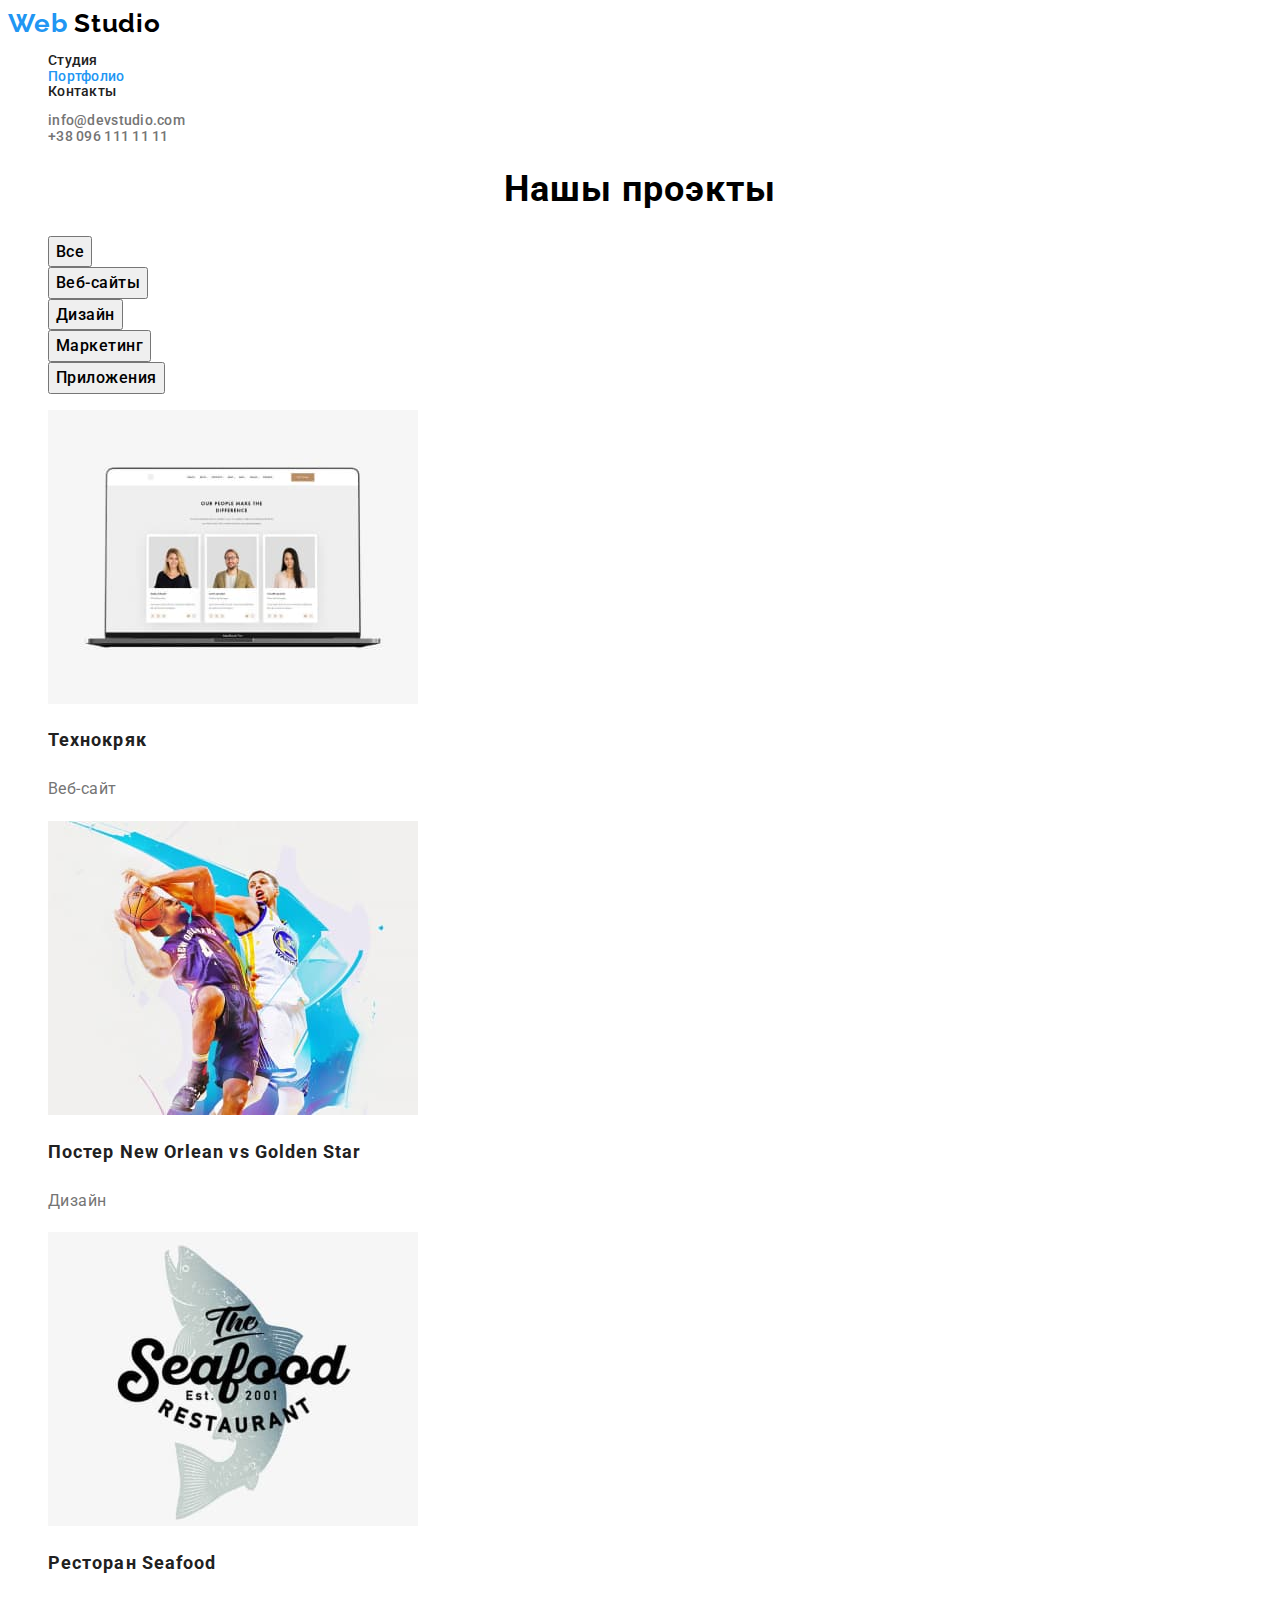
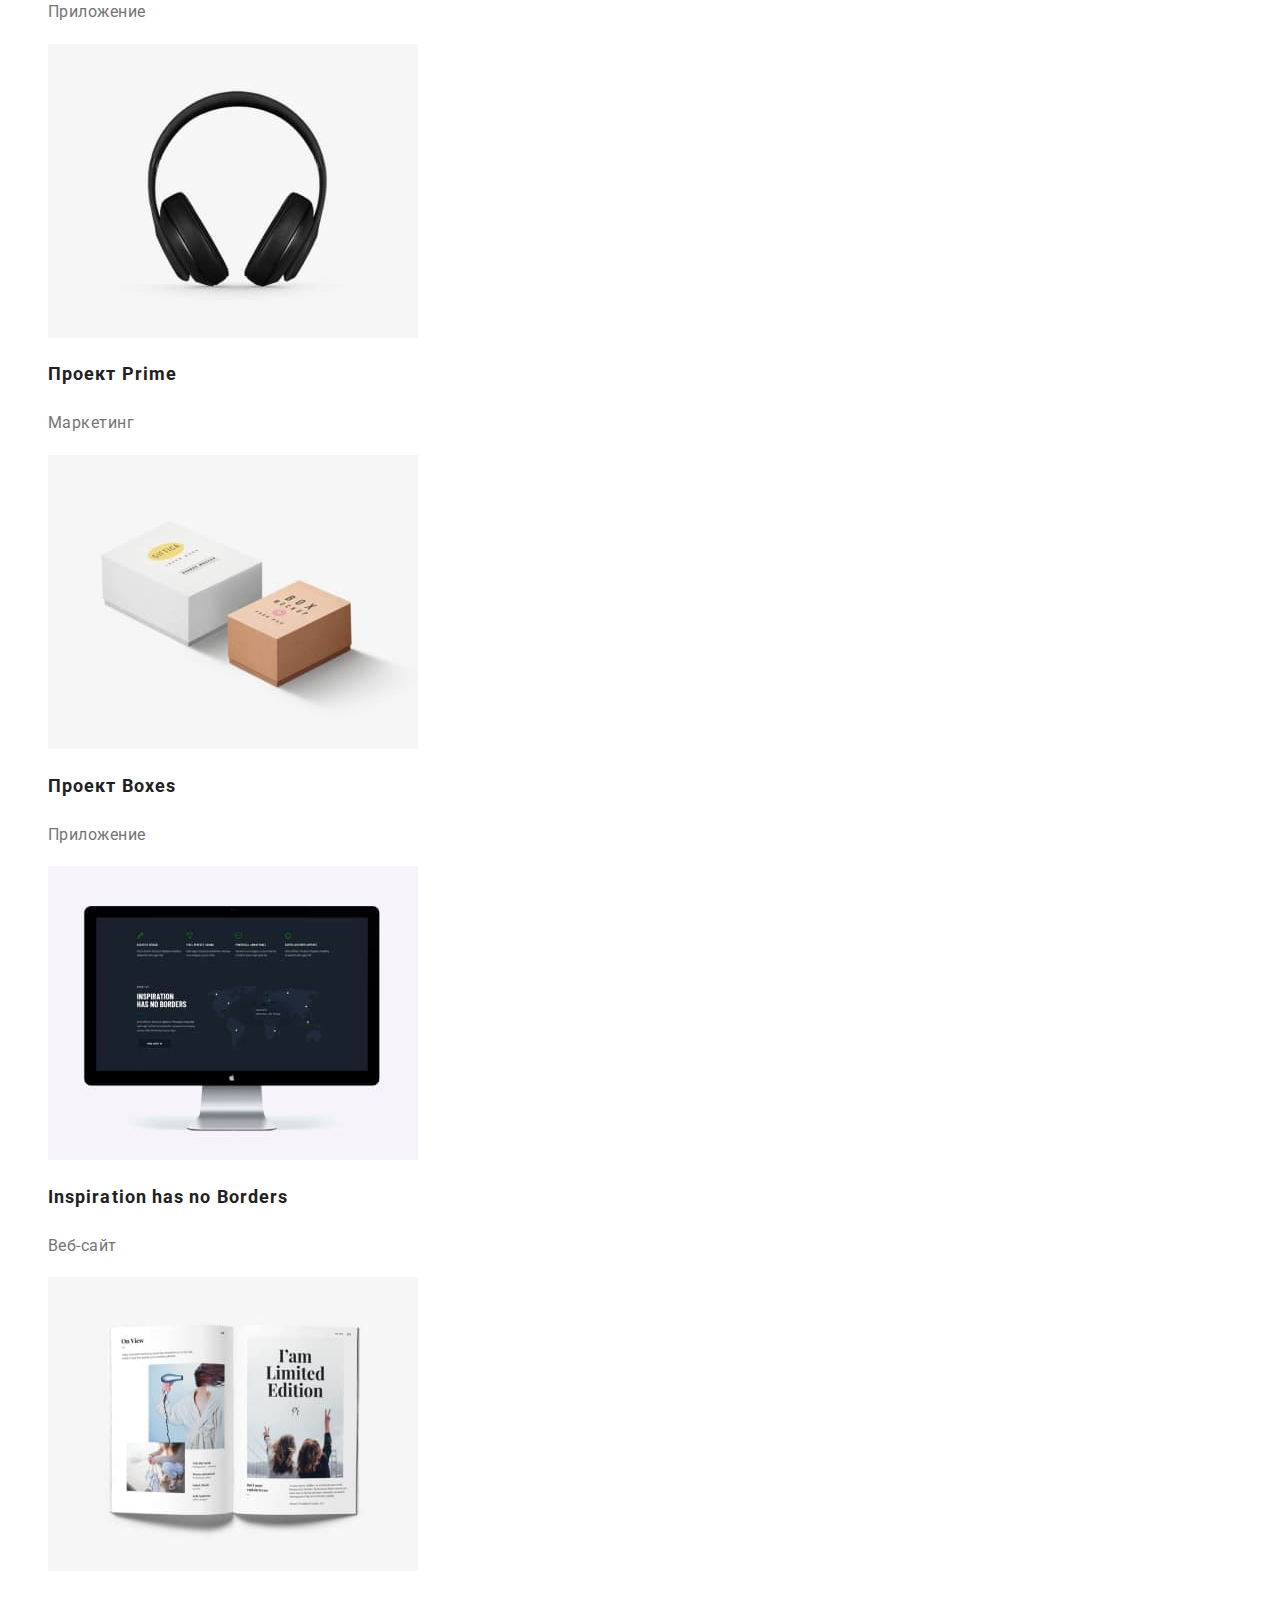
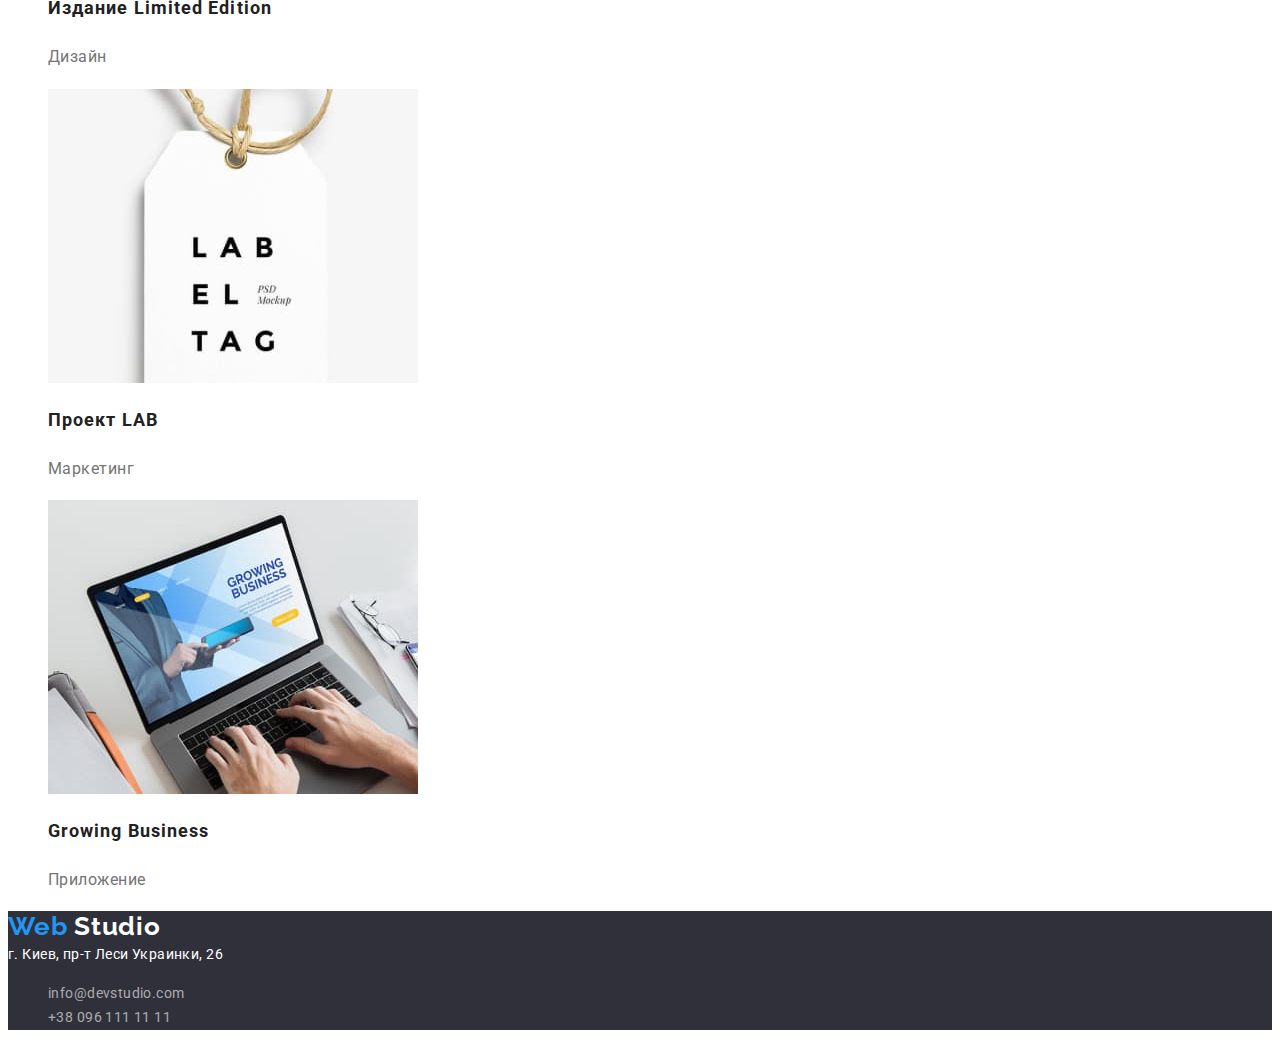
==== portfolio.html @ 1ab51b72 "Initial commit" ====
<!DOCTYPE html>
<html lang="ru">
  <head>
    <meta charset="UTF-8" />
    <meta http-equiv="X-UA-Compatible" content="IE=edge" />
    <meta name="viewport" content="width=device-width, initial-scale=1.0" />
    <title>Document</title>
    <link
      href="https://fonts.googleapis.com/css2?family=Raleway:wght@700&family=Roboto:wght@400;500;700;900&display=swap"
      rel="stylesheet"
    />
    <link rel="stylesheet" href="./css/styles.css" />
  </head>
  <body>
    <!--Шапка сайта-->
    <header class="header">
      <nav class="navigation">
        <a href="./index.html" class="logo">
          Web
          <span class="after-logo"> Studio </span>
        </a>
        <ul class="header-list">
          <li class="item"><a href="./index.html" class="link"> Студия </a></li>
          <li class="item">
            <a href="./portfolio.html" class="link-current"> Портфолио </a>
          </li>
          <li class="item"><a href="" class="link"> Контакты </a></li>
        </ul>
      </nav>
      <ul class="auth-nav">
        <li class="auth-nav-item">
          <a href="mailtoinfo@devstudio.com" class="link">
            info@devstudio.com
          </a>
        </li>
        <li class="auth-nav-item">
          <a href="tel:+380961111111" class="link"> +38 096 111 11 11 </a>
        </li>
      </ul>
    </header>
    <main>
      <!--Фотороботи-->
      <section class="projects-section">
        <h1 class="projects-section-title">Нашы проэкты</h1>
        <ul class="projects-section-list">
          <li class="projects-section-item">
            <button type="button" class="projects-button">Все</button>
          </li>
          <li class="projects-section-item">
            <button type="button" class="projects-button">Веб-сайты</button>
          </li>
          <li class="projects-section-item">
            <button type="button" class="projects-button">Дизайн</button>
          </li>
          <li class="projects-section-item">
            <button type="button" class="projects-button">Маркетинг</button>
          </li>
          <li class="projects-section-item">
            <button type="button" class="projects-button">Приложения</button>
          </li>
        </ul>
        <ul class="projects-section-list-image">
          <li>
            <img
              src="./images/portfolio/techno.jpg"
              alt="фото Технокряк"
              width="370"
            />
            <h2 class="projects-title">Технокряк</h2>
            <p class="projects-text">Веб-сайт</p>
          </li>
          <li>
            <img
              src="./images/portfolio/golden-star.jpg"
              alt="фото Постер New Orlean vs Golden Star"
              width="370"
            />
            <h2 class="projects-title">Постер New Orlean vs Golden Star</h2>
            <p class="projects-text">Дизайн</p>
          </li>
          <li>
            <img
              src="./images/portfolio/seafood.jpg"
              alt="фото Ресторан Seafood"
              width="370"
            />
            <h2 class="projects-title">Ресторан Seafood</h2>
            <p class="projects-text">Приложение</p>
          </li>
          <li>
            <img
              src="./images/portfolio/prime.jpg"
              alt="фото Проект Primeк"
              width="370"
            />
            <h2 class="projects-title">Проект Prime</h2>
            <p class="projects-text">Маркетинг</p>
          </li>
          <li>
            <img
              src="./images/portfolio/boxes.jpg"
              alt="фото Проект Boxes"
              width="370"
            />
            <h2 class="projects-title">Проект Boxes</h2>
            <p class="projects-text">Приложение</p>
          </li>
          <li>
            <img
              src="./images/portfolio/borders.jpg"
              alt="фото Inspiration has no Borders"
              width="370"
            />
            <h2 class="projects-title">Inspiration has no Borders</h2>
            <p class="projects-text">Веб-сайт</p>
          </li>
          <li>
            <img
              src="./images/portfolio/edition.jpg"
              alt="фото Издание Limited Edition"
              width="370"
            />
            <h2 class="projects-title">Издание Limited Edition</h2>
            <p class="projects-text">Дизайн</p>
          </li>
          <li>
            <img
              src="./images/portfolio/lab.jpg"
              alt="фото Проект LAB"
              width="370"
            />
            <h2 class="projects-title">Проект LAB</h2>
            <p class="projects-text">Маркетинг</p>
          </li>
          <li>
            <img
              src="./images/portfolio/growng.jpg"
              alt="фото Growing Business"
              width="370"
            />
            <h2 class="projects-title">Growing Business</h2>
            <p class="projects-text">Приложение</p>
          </li>
        </ul>
      </section>
    </main>
    <!--Футер-->
    <footer class="footer">
      <a href="./index.html" class="logo">
        <span class="for-logo"> Web </span>
        <span class="after-logo"> Studio </span>
      </a>
      <address class="footer-address">г. Киев, пр-т Леси Украинки, 26</address>
      <ul class="footer-list">
        <li class="footer-item">
          <a href="mailtoinfo@devstudio.com" class="footer-link">
            info@devstudio.com
          </a>
        </li>
        <li class="footer-item">
          <a href="tel:+380961111111" class="footer-link">
            +38 096 111 11 11
          </a>
        </li>
      </ul>
    </footer>
  </body>
</html>
---- css/styles.css ----
/* колір кнопок/заголовків #212121 */
/* колір логотип синій #2196F3 */
/* колір тексту/посилань #757575 */
/* колір адрес/герой #FFFFFF */
/* кольорова гама футера background: #2F303A */
/* кольорова гама листа #FFFFFF */
/* колір посилань футер color: rgba(255, 255, 255, 0.6) */
/* кольоровий фон наша команда background: #F5F4FA */
/* фон героя background: #2F303A */

/* СТУДИЯ */
:root {
  --primary-text-color: #757575;
  --primary-title-color: #212121;
}

body {
  background-color: #ffffff;
  color: #757575;
  font-family: "roboto", serif;
}
/* .elementCursorPointer {
    cursor: pointer;
} */

/* logo */
.logo {
  font-family: "Raleway", serif;
  font-weight: 700;
  font-size: 26px;
  line-height: 1.2;
  letter-spacing: 0.03em;
  color: #2196f3;
  text-decoration: none;
}
/* .for-logo {
  color: #2196f3;
} */
.after-logo {
  color: black;
}
.list,
.header-list,
.auth-nav {
  list-style: none;
}
.header-list .link-current {
  color: #2196f3;
  text-decoration: none;
}

/* site-nav */
.header-list {
  font-weight: 500;
  font-size: 14px;
  line-height: 1.1;
  letter-spacing: 0.02em;
}
.header-list .link {
  color: var(--primary-title-color);
}
.header-list .link:hover,
.header-list .link:focus {
  color: #2196f3;
}
.auth-nav {
  font-weight: 500;
  font-size: 14px;
  line-height: 1.1;
  letter-spacing: 0.02em;
  color: var(--primary-text-color);
}
.auth-nav .link:hover,
.auth-nav .link:focus {
  color: #2196f3;
}

.link {
  color: var(--primary-text-color);
  text-decoration: none;
}

/* Hero */
.hero {
  background: #2f303a;
  text-align: center;
}
.hero-title {
  color: #ffffff;
  background: #2f303a;
  font-weight: 900;
  font-size: 44px;
  line-height: 1.4;
  text-align: center;
  letter-spacing: 0.06em;
  text-transform: uppercase;
}
.hero-button {
  font-weight: 700;
  font-size: 16px;
  line-height: 1.9;
  letter-spacing: 0.06em;
  color: #ffffff;
  background: #2196f3;
  box-shadow: 0px 4px 4px rgba(0, 0, 0, 0.15);
  border-radius: 4px;
  cursor: pointer;
  font-family: inherit;
  /* margin: 0 auto;
  display: block; */
}

/* Section Сильные стороны компании*/
.feature-section-title {
  font-weight: 700;
  font-size: 36px;
  line-height: 1.2;
  text-align: center;
  letter-spacing: 0.03em;
  color: var(--primary-title-color);
}
.feature-section-titles {
  font-weight: 700;
  font-size: 14px;
  line-height: 1.1;
  letter-spacing: 0.03em;
  text-transform: uppercase;
  color: var(--primary-title-color);
}
.feature-section-list {
  font-size: 14px;
  line-height: 1.7;
  letter-spacing: 0.03em;
  color: var(--primary-text-color);
  list-style: none;
}
/* Профиль компании */
.profile-section-list {
  list-style: none;
}
.profile-section-title {
  font-weight: 700;
  font-size: 36px;
  line-height: 1.7;
  text-align: center;
  letter-spacing: 0.03em;
  color: var(--primary-title-color);
}
/* Команда компании */
.team-section {
  background: #f5f4fa;
}
.team-section-list {
  list-style: none;
}
.team-section-title {
  font-weight: 700;
  font-size: 36px;
  line-height: 1.2;
  text-align: center;
  letter-spacing: 0.03em;
  color: var(--primary-title-color);
}
.member-section-title {
  font-weight: 500;
  font-size: 16px;
  line-height: 1.2;
  text-align: center;
  letter-spacing: 0.03em;
  color: var(--primary-title-color);
}
.team-section-text {
  font-size: 16px;
  line-height: 1.2;
  text-align: center;
  letter-spacing: 0.03em;
  color: var(--primary-text-color);
}
/* Футер */
.footer {
  background: #2f303a;
}
.footer .for-logo {
  font-family: "Raleway", serif;
  font-weight: 700;
  font-size: 26px;
  line-height: 1.2;
  letter-spacing: 0.03em;
  color: #2196f3;
}
.footer .after-logo {
  font-family: "Raleway", serif;
  font-weight: 700;
  font-size: 26px;
  line-height: 1.2;
  letter-spacing: 0.03em;
  color: #ffffff;
}
.footer-address {
  font-style: normal;
  font-size: 14px;
  line-height: 1.7;
  letter-spacing: 0.03em;
  color: #ffffff;
}
.footer-list {
  list-style: none;
}
.footer-item {
  font-size: 14px;
  line-height: 1.7;
  letter-spacing: 0.03em;
}
.footer-link {
  color: rgba(255, 255, 255, 0.6);
  text-decoration: none;
}

/* ПОРТФОЛИО */

.projects-section-title {
  font-weight: 700;
  font-size: 36px;
  line-height: 1.2;
  text-align: center;
  letter-spacing: 0.03em;
  color: black;
}
.projects-section-list {
  list-style: none;
}
.projects-button {
  font-weight: 500;
  font-size: 16px;
  line-height: 1.6;
  text-align: center;
  letter-spacing: 0.03em;
  cursor: pointer;
  font-family: inherit;
}
.projects-button:hover,
.projects-button:focus {
  color: #ffffff;
  background: #2196f3;
}
.projects-section-list-image {
  list-style: none;
}
.projects-title {
  font-weight: 700;
  font-size: 18px;
  line-height: 2;
  letter-spacing: 0.06em;
  color: var(--primary-title-color);
}
.projects-text {
  font-size: 16px;
  line-height: 1.9;
  letter-spacing: 0.03em;
  color: var(--primary-text-color);
}
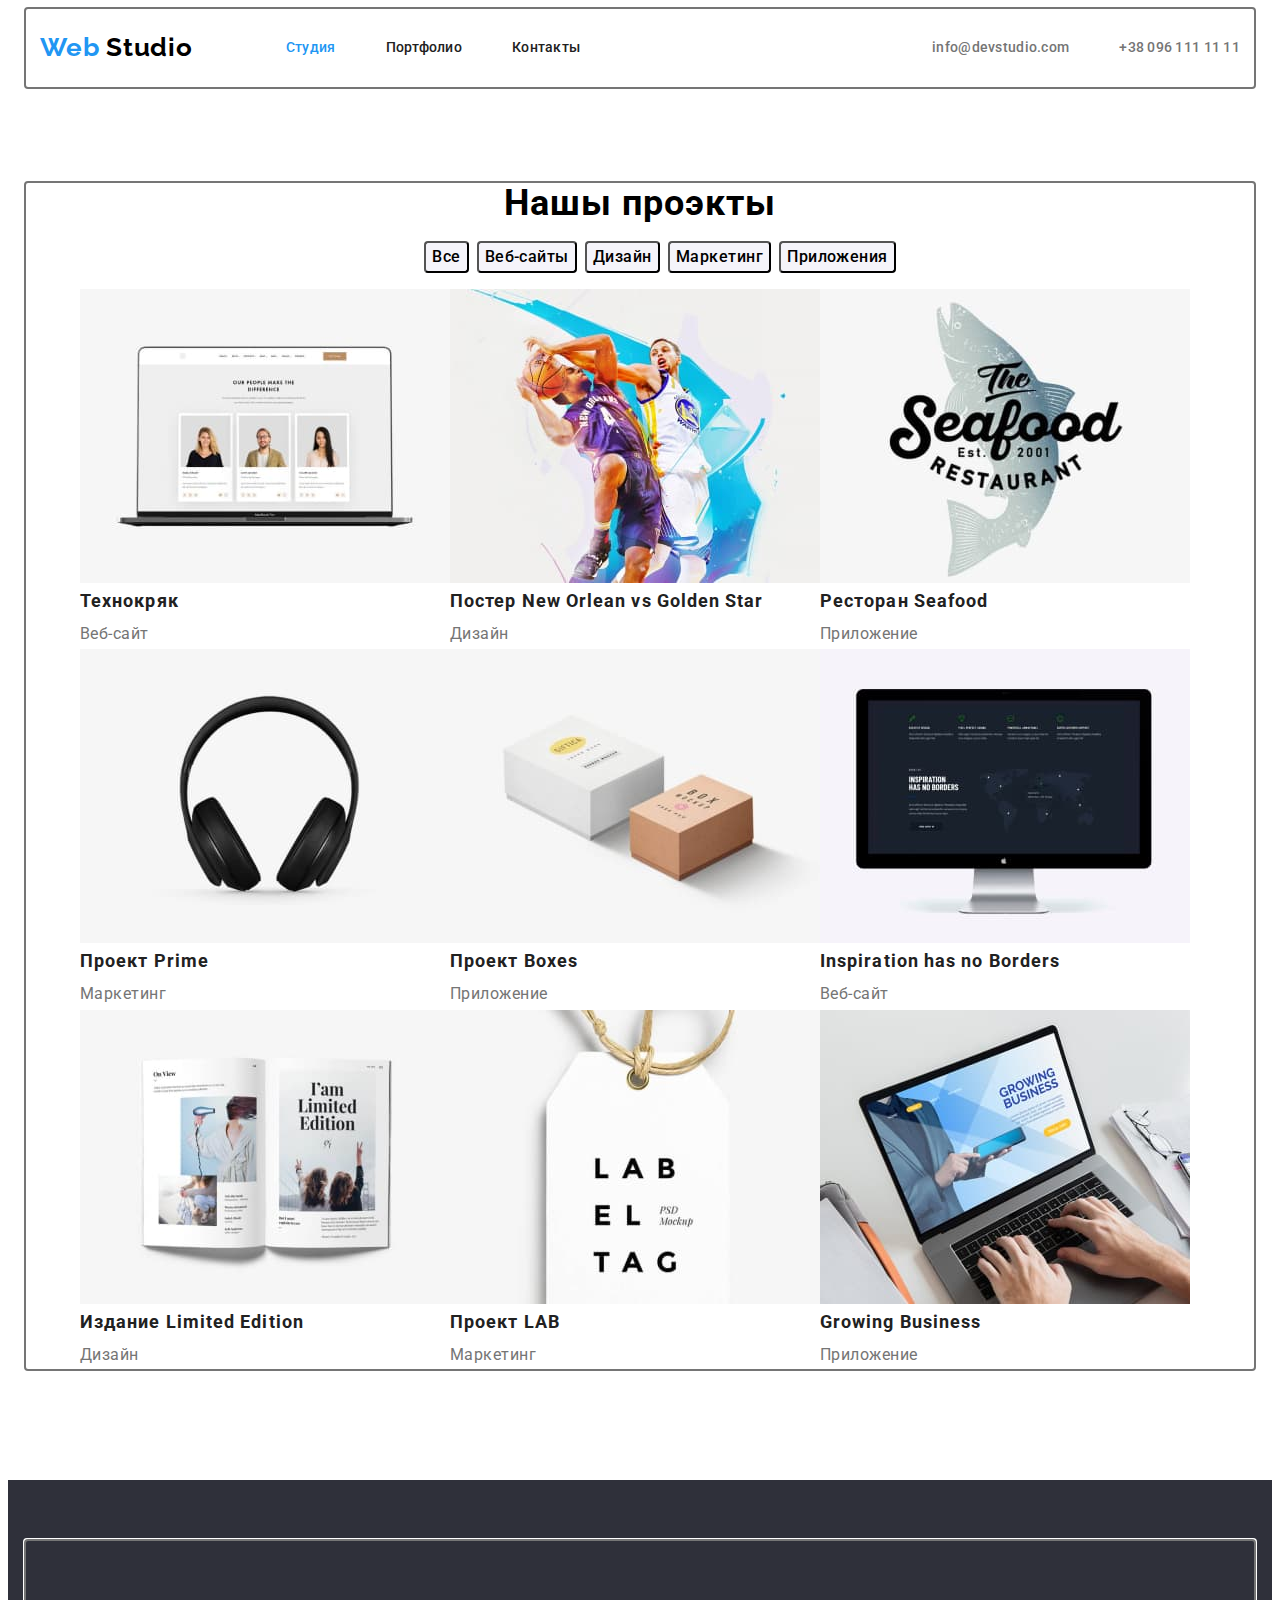
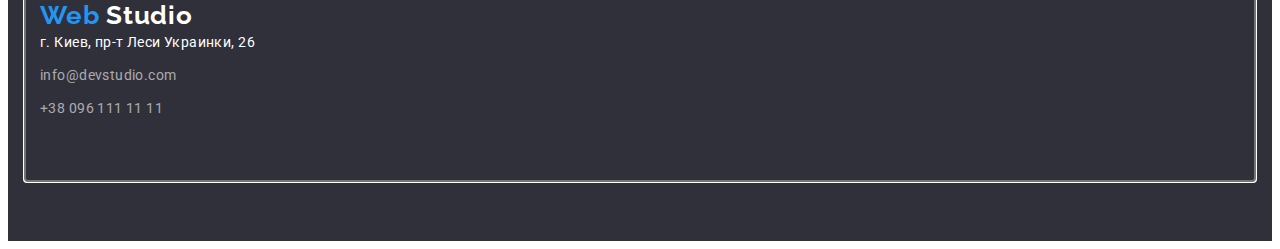
==== commit 7fe2f108: "Геометрія та позиціювання сторінки Студія" ====
--- a/portfolio.html
+++ b/portfolio.html
@@ -9,160 +9,177 @@
       href="https://fonts.googleapis.com/css2?family=Raleway:wght@700&family=Roboto:wght@400;500;700;900&display=swap"
       rel="stylesheet"
     />
+    <link
+      rel="stylesheet"
+      href="https://cdnjs.cloudflare.com/ajax/libs/modern-normalize/1.1.0/modern-normalize.min.css"
+      integrity="sha512-wpPYUAdjBVSE4KJnH1VR1HeZfpl1ub8YT/NKx4PuQ5NmX2tKuGu6U/JRp5y+Y8XG2tV+wKQpNHVUX03MfMFn9Q=="
+      crossorigin="anonymous"
+      referrerpolicy="no-referrer"
+    />
     <link rel="stylesheet" href="./css/styles.css" />
   </head>
   <body>
     <!--Шапка сайта-->
     <header class="header">
-      <nav class="navigation">
+      <div class="container header-container">
+        <nav class="navigation">
+          <a href="./index.html" class="logo">
+            Web
+            <span class="after-logo"> Studio </span>
+          </a>
+          <ul class="header-list">
+            <li class="item">
+              <a href="./index.html" class="link-current"> Студия </a>
+            </li>
+            <li class="item">
+              <a href="./portfolio.html" class="link"> Портфолио </a>
+            </li>
+            <li class="item"><a href="" class="link"> Контакты </a></li>
+          </ul>
+        </nav>
+        <ul class="auth-nav">
+          <li class="auth-nav-item">
+            <a href="mailtoinfo@devstudio.com" class="link">
+              info@devstudio.com
+            </a>
+          </li>
+          <li class="auth-nav-item">
+            <a href="tel:+380961111111" class="link"> +38 096 111 11 11 </a>
+          </li>
+        </ul>
+      </div>
+    </header>
+    <main>
+      <!--Фотороботи-->
+      <section class="projects-section section">
+        <div class="container projects-section">
+          <h1 class="projects-section-title">Нашы проэкты</h1>
+          <ul class="projects-section-list">
+            <li class="projects-section-item">
+              <button type="button" class="projects-button">Все</button>
+            </li>
+            <li class="projects-section-item">
+              <button type="button" class="projects-button">Веб-сайты</button>
+            </li>
+            <li class="projects-section-item">
+              <button type="button" class="projects-button">Дизайн</button>
+            </li>
+            <li class="projects-section-item">
+              <button type="button" class="projects-button">Маркетинг</button>
+            </li>
+            <li class="projects-section-item">
+              <button type="button" class="projects-button">Приложения</button>
+            </li>
+          </ul>
+          <ul class="projects-section-list-image">
+            <li>
+              <img
+                src="./images/portfolio/techno.jpg"
+                alt="фото Технокряк"
+                width="370"
+              />
+              <h2 class="projects-title">Технокряк</h2>
+              <p class="projects-text">Веб-сайт</p>
+            </li>
+            <li>
+              <img
+                src="./images/portfolio/golden-star.jpg"
+                alt="фото Постер New Orlean vs Golden Star"
+                width="370"
+              />
+              <h2 class="projects-title">Постер New Orlean vs Golden Star</h2>
+              <p class="projects-text">Дизайн</p>
+            </li>
+            <li>
+              <img
+                src="./images/portfolio/seafood.jpg"
+                alt="фото Ресторан Seafood"
+                width="370"
+              />
+              <h2 class="projects-title">Ресторан Seafood</h2>
+              <p class="projects-text">Приложение</p>
+            </li>
+            <li>
+              <img
+                src="./images/portfolio/prime.jpg"
+                alt="фото Проект Primeк"
+                width="370"
+              />
+              <h2 class="projects-title">Проект Prime</h2>
+              <p class="projects-text">Маркетинг</p>
+            </li>
+            <li>
+              <img
+                src="./images/portfolio/boxes.jpg"
+                alt="фото Проект Boxes"
+                width="370"
+              />
+              <h2 class="projects-title">Проект Boxes</h2>
+              <p class="projects-text">Приложение</p>
+            </li>
+            <li>
+              <img
+                src="./images/portfolio/borders.jpg"
+                alt="фото Inspiration has no Borders"
+                width="370"
+              />
+              <h2 class="projects-title">Inspiration has no Borders</h2>
+              <p class="projects-text">Веб-сайт</p>
+            </li>
+            <li>
+              <img
+                src="./images/portfolio/edition.jpg"
+                alt="фото Издание Limited Edition"
+                width="370"
+              />
+              <h2 class="projects-title">Издание Limited Edition</h2>
+              <p class="projects-text">Дизайн</p>
+            </li>
+            <li>
+              <img
+                src="./images/portfolio/lab.jpg"
+                alt="фото Проект LAB"
+                width="370"
+              />
+              <h2 class="projects-title">Проект LAB</h2>
+              <p class="projects-text">Маркетинг</p>
+            </li>
+            <li>
+              <img
+                src="./images/portfolio/growng.jpg"
+                alt="фото Growing Business"
+                width="370"
+              />
+              <h2 class="projects-title">Growing Business</h2>
+              <p class="projects-text">Приложение</p>
+            </li>
+          </ul>
+        </div>
+      </section>
+    </main>
+    <!--Футер-->
+    <footer class="footer">
+      <div class="container footer">
         <a href="./index.html" class="logo">
           Web
           <span class="after-logo"> Studio </span>
         </a>
-        <ul class="header-list">
-          <li class="item"><a href="./index.html" class="link"> Студия </a></li>
-          <li class="item">
-            <a href="./portfolio.html" class="link-current"> Портфолио </a>
+        <address class="footer-address">
+          г. Киев, пр-т Леси Украинки, 26
+        </address>
+        <ul class="list footer-list">
+          <li class="footer-item">
+            <a href="mailtoinfo@devstudio.com" class="footer-link">
+              info@devstudio.com
+            </a>
           </li>
-          <li class="item"><a href="" class="link"> Контакты </a></li>
-        </ul>
-      </nav>
-      <ul class="auth-nav">
-        <li class="auth-nav-item">
-          <a href="mailtoinfo@devstudio.com" class="link">
-            info@devstudio.com
-          </a>
-        </li>
-        <li class="auth-nav-item">
-          <a href="tel:+380961111111" class="link"> +38 096 111 11 11 </a>
-        </li>
-      </ul>
-    </header>
-    <main>
-      <!--Фотороботи-->
-      <section class="projects-section">
-        <h1 class="projects-section-title">Нашы проэкты</h1>
-        <ul class="projects-section-list">
-          <li class="projects-section-item">
-            <button type="button" class="projects-button">Все</button>
-          </li>
-          <li class="projects-section-item">
-            <button type="button" class="projects-button">Веб-сайты</button>
-          </li>
-          <li class="projects-section-item">
-            <button type="button" class="projects-button">Дизайн</button>
-          </li>
-          <li class="projects-section-item">
-            <button type="button" class="projects-button">Маркетинг</button>
-          </li>
-          <li class="projects-section-item">
-            <button type="button" class="projects-button">Приложения</button>
+          <li class="footer-item">
+            <a href="tel:+380961111111" class="footer-link">
+              +38 096 111 11 11
+            </a>
           </li>
         </ul>
-        <ul class="projects-section-list-image">
-          <li>
-            <img
-              src="./images/portfolio/techno.jpg"
-              alt="фото Технокряк"
-              width="370"
-            />
-            <h2 class="projects-title">Технокряк</h2>
-            <p class="projects-text">Веб-сайт</p>
-          </li>
-          <li>
-            <img
-              src="./images/portfolio/golden-star.jpg"
-              alt="фото Постер New Orlean vs Golden Star"
-              width="370"
-            />
-            <h2 class="projects-title">Постер New Orlean vs Golden Star</h2>
-            <p class="projects-text">Дизайн</p>
-          </li>
-          <li>
-            <img
-              src="./images/portfolio/seafood.jpg"
-              alt="фото Ресторан Seafood"
-              width="370"
-            />
-            <h2 class="projects-title">Ресторан Seafood</h2>
-            <p class="projects-text">Приложение</p>
-          </li>
-          <li>
-            <img
-              src="./images/portfolio/prime.jpg"
-              alt="фото Проект Primeк"
-              width="370"
-            />
-            <h2 class="projects-title">Проект Prime</h2>
-            <p class="projects-text">Маркетинг</p>
-          </li>
-          <li>
-            <img
-              src="./images/portfolio/boxes.jpg"
-              alt="фото Проект Boxes"
-              width="370"
-            />
-            <h2 class="projects-title">Проект Boxes</h2>
-            <p class="projects-text">Приложение</p>
-          </li>
-          <li>
-            <img
-              src="./images/portfolio/borders.jpg"
-              alt="фото Inspiration has no Borders"
-              width="370"
-            />
-            <h2 class="projects-title">Inspiration has no Borders</h2>
-            <p class="projects-text">Веб-сайт</p>
-          </li>
-          <li>
-            <img
-              src="./images/portfolio/edition.jpg"
-              alt="фото Издание Limited Edition"
-              width="370"
-            />
-            <h2 class="projects-title">Издание Limited Edition</h2>
-            <p class="projects-text">Дизайн</p>
-          </li>
-          <li>
-            <img
-              src="./images/portfolio/lab.jpg"
-              alt="фото Проект LAB"
-              width="370"
-            />
-            <h2 class="projects-title">Проект LAB</h2>
-            <p class="projects-text">Маркетинг</p>
-          </li>
-          <li>
-            <img
-              src="./images/portfolio/growng.jpg"
-              alt="фото Growing Business"
-              width="370"
-            />
-            <h2 class="projects-title">Growing Business</h2>
-            <p class="projects-text">Приложение</p>
-          </li>
-        </ul>
-      </section>
-    </main>
-    <!--Футер-->
-    <footer class="footer">
-      <a href="./index.html" class="logo">
-        <span class="for-logo"> Web </span>
-        <span class="after-logo"> Studio </span>
-      </a>
-      <address class="footer-address">г. Киев, пр-т Леси Украинки, 26</address>
-      <ul class="footer-list">
-        <li class="footer-item">
-          <a href="mailtoinfo@devstudio.com" class="footer-link">
-            info@devstudio.com
-          </a>
-        </li>
-        <li class="footer-item">
-          <a href="tel:+380961111111" class="footer-link">
-            +38 096 111 11 11
-          </a>
-        </li>
-      </ul>
+      </div>
     </footer>
   </body>
 </html>
--- a/css/styles.css
+++ b/css/styles.css
@@ -19,12 +19,61 @@
   color: #757575;
   font-family: "roboto", serif;
 }
-/* .elementCursorPointer {
-    cursor: pointer;
+
+h1,
+h2,
+h3,
+h4,
+h5,
+h6,
+p {
+  margin: 0;
+}
+
+img {
+  display: block;
+}
+
+.section {
+  padding-top: 94px;
+  padding-bottom: 94px;
+}
+
+.container {
+  width: 1200px;
+  align-items: center;
+
+  padding-right: 15px;
+  padding-left: 15px;
+
+  margin-left: auto;
+  margin-right: auto;
+  outline: auto;
+}
+
+/* .header {
+  background-color: tomato;
 } */
 
+.header-container {
+  display: flex;
+  align-items: center;
+}
+
+.navigation {
+  display: flex;
+}
 /* logo */
-.logo {
+/* .logo {
+  margin-right: 93px;
+  padding-top: 24px;
+  padding-bottom: 25px;
+} */
+
+.navigation .logo {
+  margin-right: 93px;
+  padding-top: 24px;
+  padding-bottom: 25px;
   font-family: "Raleway", serif;
   font-weight: 700;
   font-size: 26px;
@@ -43,6 +92,8 @@
 .header-list,
 .auth-nav {
   list-style: none;
+  padding: 0;
+  margin: 0;
 }
 .header-list .link-current {
   color: #2196f3;
@@ -51,11 +102,24 @@
 
 /* site-nav */
 .header-list {
+  display: flex;
+  align-items: center;
   font-weight: 500;
   font-size: 14px;
   line-height: 1.1;
   letter-spacing: 0.02em;
 }
+
+.header-list .item {
+  margin-right: 50px;
+  padding-top: 32px;
+  padding-bottom: 32px;
+}
+
+.header-list .item:last-child {
+  margin-right: 0;
+}
+
 .header-list .link {
   color: var(--primary-title-color);
 }
@@ -64,12 +128,24 @@
   color: #2196f3;
 }
 .auth-nav {
+  display: flex;
+  margin-left: auto;
   font-weight: 500;
   font-size: 14px;
   line-height: 1.1;
   letter-spacing: 0.02em;
   color: var(--primary-text-color);
 }
+
+.auth-nav-item {
+  margin-right: 50px;
+  padding-top: 32px;
+  padding-bottom: 32px;
+}
+.auth-nav-item:last-child {
+  margin-right: 0;
+}
+
 .auth-nav .link:hover,
 .auth-nav .link:focus {
   color: #2196f3;
@@ -84,8 +160,13 @@
 .hero {
   background: #2f303a;
   text-align: center;
-}
+  padding-top: 200px;
+  padding-bottom: 200px;
+}
+
 .hero-title {
+  margin-bottom: 30px;
+
   color: #ffffff;
   background: #2f303a;
   font-weight: 900;
@@ -111,6 +192,7 @@
 }
 
 /* Section Сильные стороны компании*/
+
 .feature-section-title {
   font-weight: 700;
   font-size: 36px;
@@ -128,15 +210,35 @@
   color: var(--primary-title-color);
 }
 .feature-section-list {
+  display: flex;
+  align-items: center;
   font-size: 14px;
   line-height: 1.7;
   letter-spacing: 0.03em;
   color: var(--primary-text-color);
   list-style: none;
 }
+
+.feature-section-item {
+  margin-right: 30px;
+  width: 270px;
+  height: 101px;
+}
+.feature-section-item:last-child {
+  margin-right: 0px;
+}
+
 /* Профиль компании */
 .profile-section-list {
-  list-style: none;
+  display: flex;
+  align-items: center;
+  list-style: none;
+}
+.profile-section-item {
+  margin-right: 30px;
+}
+.profile-section-item:last-child {
+  margin-right: 0px;
 }
 .profile-section-title {
   font-weight: 700;
@@ -151,7 +253,15 @@
   background: #f5f4fa;
 }
 .team-section-list {
-  list-style: none;
+  display: flex;
+  align-items: center;
+  list-style: none;
+}
+.team-section-item {
+  margin-right: 30px;
+}
+.team-section-item:last-child {
+  margin-right: 0px;
 }
 .team-section-title {
   font-weight: 700;
@@ -162,6 +272,8 @@
   color: var(--primary-title-color);
 }
 .member-section-title {
+  margin-top: 30px;
+  margin-bottom: 10px;
   font-weight: 500;
   font-size: 16px;
   line-height: 1.2;
@@ -170,6 +282,7 @@
   color: var(--primary-title-color);
 }
 .team-section-text {
+  margin-bottom: 30px;
   font-size: 16px;
   line-height: 1.2;
   text-align: center;
@@ -177,17 +290,26 @@
   color: var(--primary-text-color);
 }
 /* Футер */
+
 .footer {
   background: #2f303a;
-}
-.footer .for-logo {
+  padding-top: 60px;
+  padding-bottom: 60px;
+}
+.footer .logo {
+  margin-bottom: 20px;
+}
+
+.logo {
   font-family: "Raleway", serif;
   font-weight: 700;
   font-size: 26px;
   line-height: 1.2;
   letter-spacing: 0.03em;
   color: #2196f3;
-}
+  text-decoration: none;
+}
+
 .footer .after-logo {
   font-family: "Raleway", serif;
   font-weight: 700;
@@ -197,6 +319,7 @@
   color: #ffffff;
 }
 .footer-address {
+  margin-bottom: 9px;
   font-style: normal;
   font-size: 14px;
   line-height: 1.7;
@@ -207,10 +330,15 @@
   list-style: none;
 }
 .footer-item {
+  margin-bottom: 9px;
   font-size: 14px;
   line-height: 1.7;
   letter-spacing: 0.03em;
 }
+.footer-item:last-child {
+  margin-bottom: 0px;
+}
+
 .footer-link {
   color: rgba(255, 255, 255, 0.6);
   text-decoration: none;
@@ -227,6 +355,9 @@
   color: black;
 }
 .projects-section-list {
+  display: flex;
+  align-items: center;
+  justify-content: center;
   list-style: none;
 }
 .projects-button {
@@ -237,13 +368,27 @@
   letter-spacing: 0.03em;
   cursor: pointer;
   font-family: inherit;
-}
+
+  background: #f5f4fa;
+  border-radius: 4px;
+}
+
+.projects-section-item {
+  margin-right: 8px;
+}
+.projects-section-item:last-child {
+  margin-right: 0px;
+}
+
 .projects-button:hover,
 .projects-button:focus {
   color: #ffffff;
   background: #2196f3;
 }
 .projects-section-list-image {
+  display: flex;
+  align-items: center;
+  flex-wrap: wrap;
   list-style: none;
 }
 .projects-title {
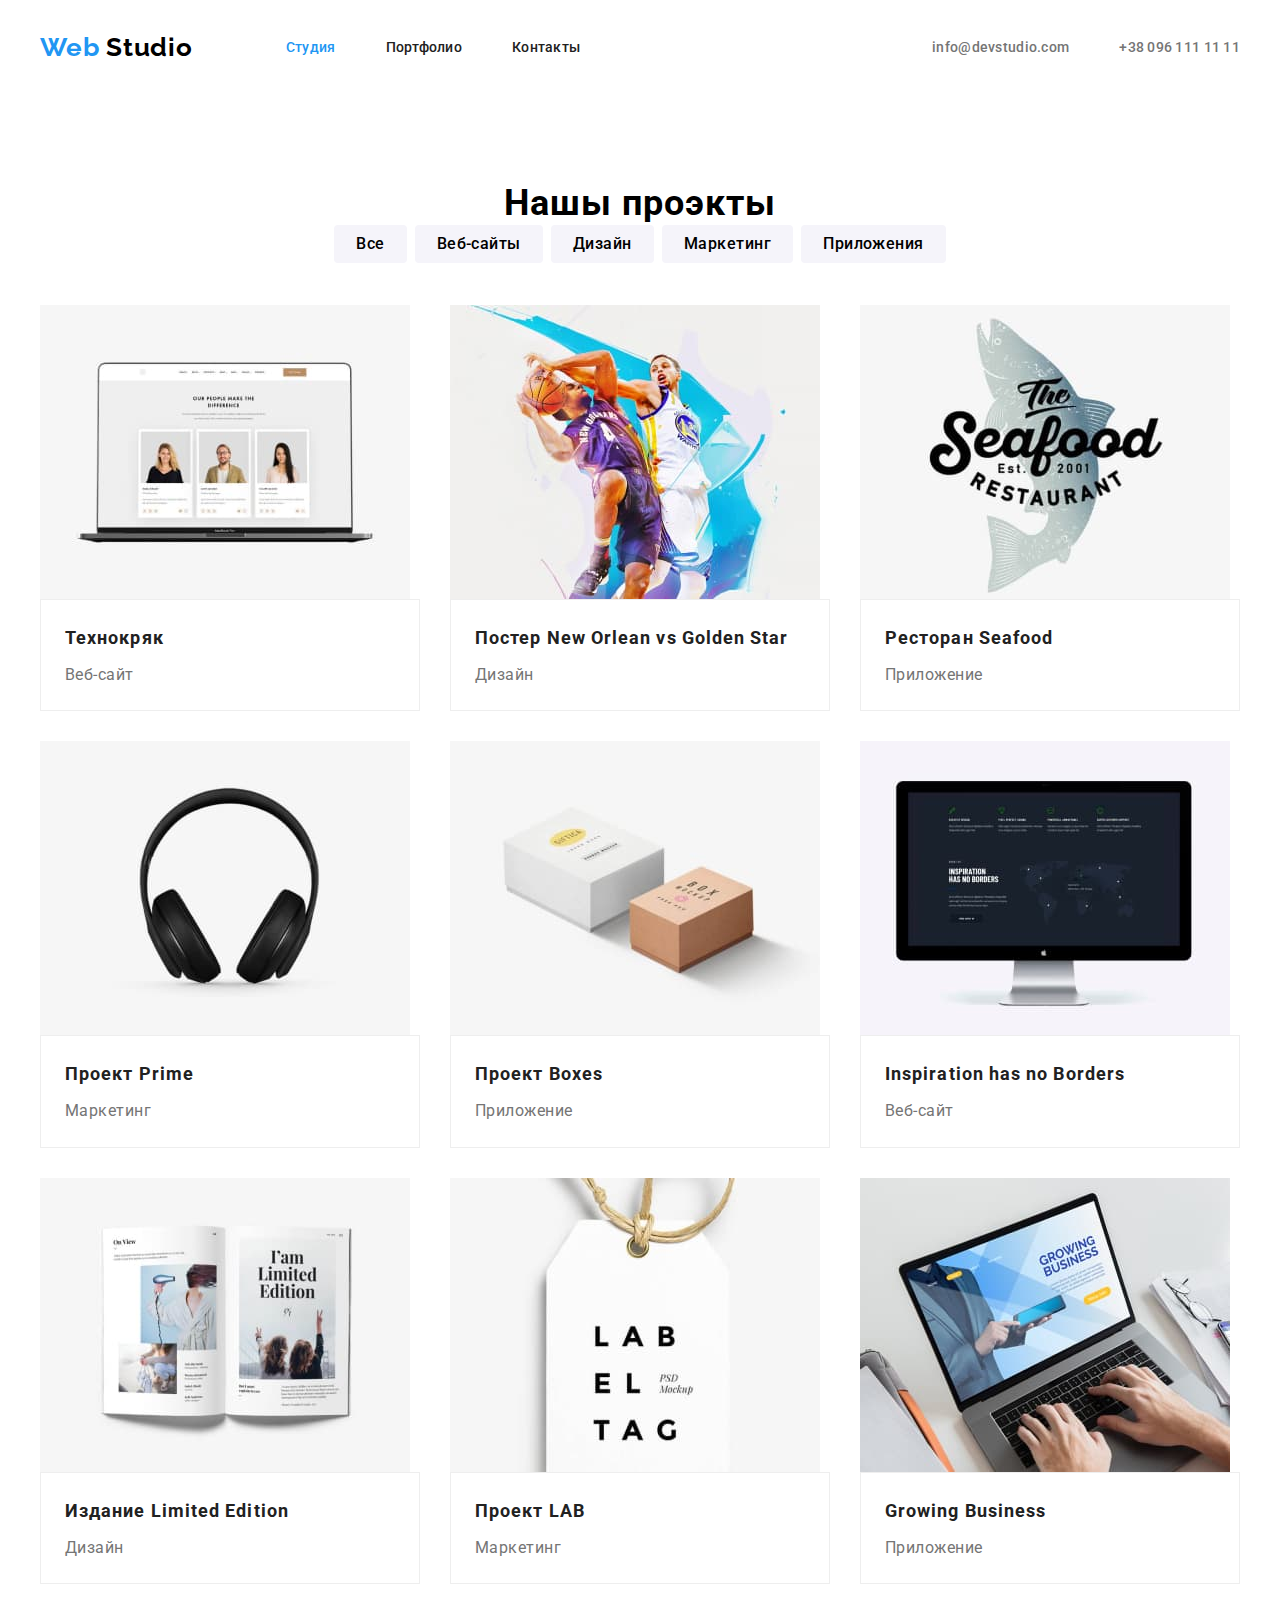
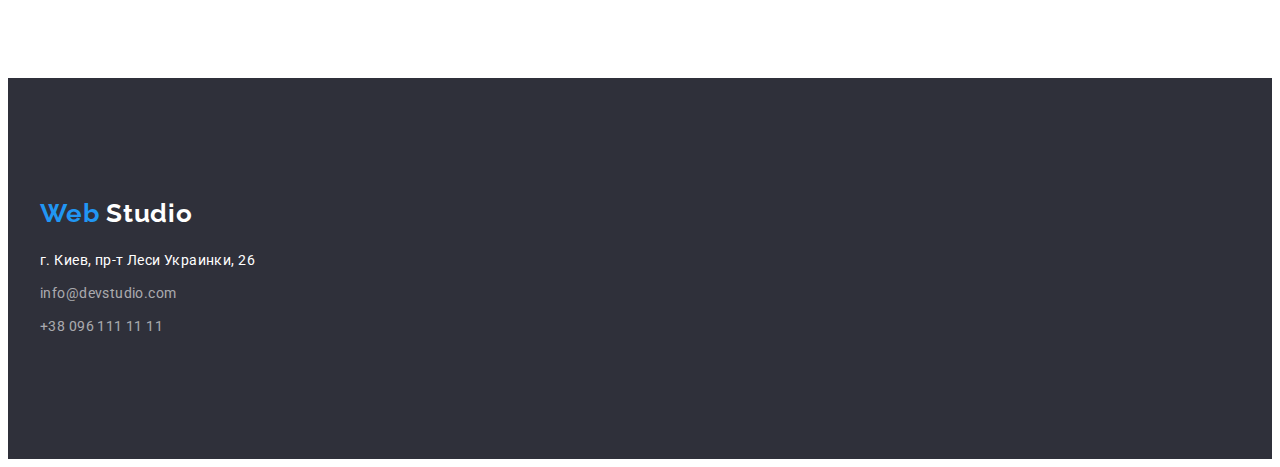
==== commit eeda65e9: "Геометрія, позиціювання для Портфоліо" ====
--- a/portfolio.html
+++ b/portfolio.html
@@ -54,7 +54,7 @@
       <section class="projects-section section">
         <div class="container projects-section">
           <h1 class="projects-section-title">Нашы проэкты</h1>
-          <ul class="projects-section-list">
+          <ul class="list projects-section-list">
             <li class="projects-section-item">
               <button type="button" class="projects-button">Все</button>
             </li>
@@ -71,87 +71,105 @@
               <button type="button" class="projects-button">Приложения</button>
             </li>
           </ul>
-          <ul class="projects-section-list-image">
-            <li>
+          <ul class="list projects-section-list-image">
+            <li class="projects-image-item">
               <img
                 src="./images/portfolio/techno.jpg"
                 alt="фото Технокряк"
                 width="370"
               />
-              <h2 class="projects-title">Технокряк</h2>
-              <p class="projects-text">Веб-сайт</p>
-            </li>
-            <li>
+              <div class="box-text">
+                <h2 class="projects-title">Технокряк</h2>
+                <p class="projects-text">Веб-сайт</p>
+              </div>
+            </li>
+            <li class="projects-image-item">
               <img
                 src="./images/portfolio/golden-star.jpg"
                 alt="фото Постер New Orlean vs Golden Star"
                 width="370"
               />
-              <h2 class="projects-title">Постер New Orlean vs Golden Star</h2>
-              <p class="projects-text">Дизайн</p>
-            </li>
-            <li>
+              <div class="box-text">
+                <h2 class="projects-title">Постер New Orlean vs Golden Star</h2>
+                <p class="projects-text">Дизайн</p>
+              </div>
+            </li>
+            <li class="projects-image-item">
               <img
                 src="./images/portfolio/seafood.jpg"
                 alt="фото Ресторан Seafood"
                 width="370"
               />
-              <h2 class="projects-title">Ресторан Seafood</h2>
-              <p class="projects-text">Приложение</p>
-            </li>
-            <li>
+              <div class="box-text">
+                <h2 class="projects-title">Ресторан Seafood</h2>
+                <p class="projects-text">Приложение</p>
+              </div>
+            </li>
+            <li class="projects-image-item">
               <img
                 src="./images/portfolio/prime.jpg"
                 alt="фото Проект Primeк"
                 width="370"
               />
-              <h2 class="projects-title">Проект Prime</h2>
-              <p class="projects-text">Маркетинг</p>
-            </li>
-            <li>
+              <div class="box-text">
+                <h2 class="projects-title">Проект Prime</h2>
+                <p class="projects-text">Маркетинг</p>
+              </div>
+            </li>
+            <li class="projects-image-item">
               <img
                 src="./images/portfolio/boxes.jpg"
                 alt="фото Проект Boxes"
                 width="370"
               />
-              <h2 class="projects-title">Проект Boxes</h2>
-              <p class="projects-text">Приложение</p>
-            </li>
-            <li>
+              <div class="box-text">
+                <h2 class="projects-title">Проект Boxes</h2>
+                <p class="projects-text">Приложение</p>
+              </div>
+            </li>
+            <li class="projects-image-item">
               <img
                 src="./images/portfolio/borders.jpg"
                 alt="фото Inspiration has no Borders"
                 width="370"
               />
-              <h2 class="projects-title">Inspiration has no Borders</h2>
-              <p class="projects-text">Веб-сайт</p>
-            </li>
-            <li>
+              <div class="box-text">
+                <h2 class="projects-title">Inspiration has no Borders</h2>
+                <p class="projects-text">Веб-сайт</p>
+              </div>
+            </li>
+            <li class="projects-image-item">
               <img
                 src="./images/portfolio/edition.jpg"
                 alt="фото Издание Limited Edition"
                 width="370"
               />
-              <h2 class="projects-title">Издание Limited Edition</h2>
-              <p class="projects-text">Дизайн</p>
-            </li>
-            <li>
+              <div class="box-text">
+                <h2 class="projects-title">Издание Limited Edition</h2>
+                <p class="projects-text">Дизайн</p>
+              </div>
+            </li>
+            <li class="projects-image-item">
               <img
                 src="./images/portfolio/lab.jpg"
                 alt="фото Проект LAB"
                 width="370"
               />
-              <h2 class="projects-title">Проект LAB</h2>
-              <p class="projects-text">Маркетинг</p>
-            </li>
-            <li>
+              <div class="box-text">
+                <h2 class="projects-title">Проект LAB</h2>
+                <p class="projects-text">Маркетинг</p>
+              </div>
+            </li>
+            <li class="projects-image-item">
               <img
                 src="./images/portfolio/growng.jpg"
                 alt="фото Growing Business"
                 width="370"
               />
-              <h2 class="projects-title">Growing Business</h2>
-              <p class="projects-text">Приложение</p>
+              <div class="box-text">
+                <h2 class="projects-title">Growing Business</h2>
+                <p class="projects-text">Приложение</p>
+              </div>
             </li>
           </ul>
         </div>
--- a/css/styles.css
+++ b/css/styles.css
@@ -48,7 +48,7 @@
 
   margin-left: auto;
   margin-right: auto;
-  outline: auto;
+  /* outline: auto; */
 }
 
 /* .header {
@@ -297,6 +297,7 @@
   padding-bottom: 60px;
 }
 .footer .logo {
+  display: block;
   margin-bottom: 20px;
 }
 
@@ -320,6 +321,7 @@
 }
 .footer-address {
   margin-bottom: 9px;
+  /* margin-top: 20px; */
   font-style: normal;
   font-size: 14px;
   line-height: 1.7;
@@ -359,8 +361,10 @@
   align-items: center;
   justify-content: center;
   list-style: none;
+  margin-bottom: 42px;
 }
 .projects-button {
+  padding: 6px 22px;
   font-weight: 500;
   font-size: 16px;
   line-height: 1.6;
@@ -371,6 +375,7 @@
 
   background: #f5f4fa;
   border-radius: 4px;
+  border: transparent;
 }
 
 .projects-section-item {
@@ -391,7 +396,32 @@
   flex-wrap: wrap;
   list-style: none;
 }
+
+.projects-image-item {
+  width: calc((100% - 60px) / 3);
+  margin-right: 30px;
+  margin-bottom: 30px;
+}
+
+/* .projects-image-item {
+  width: 370px;
+  margin-right: 30px;
+  margin-bottom: 30px;
+} */
+
+.projects-image-item:nth-child(3n) {
+  margin-right: 0px;
+}
+.projects-image-item:nth-last-child(-n + 3) {
+  margin-bottom: 0px;
+}
+
+.box-text {
+  padding: 20px 24px;
+  border: 1px solid #eeeeee;
+}
 .projects-title {
+  margin-bottom: 4px;
   font-weight: 700;
   font-size: 18px;
   line-height: 2;
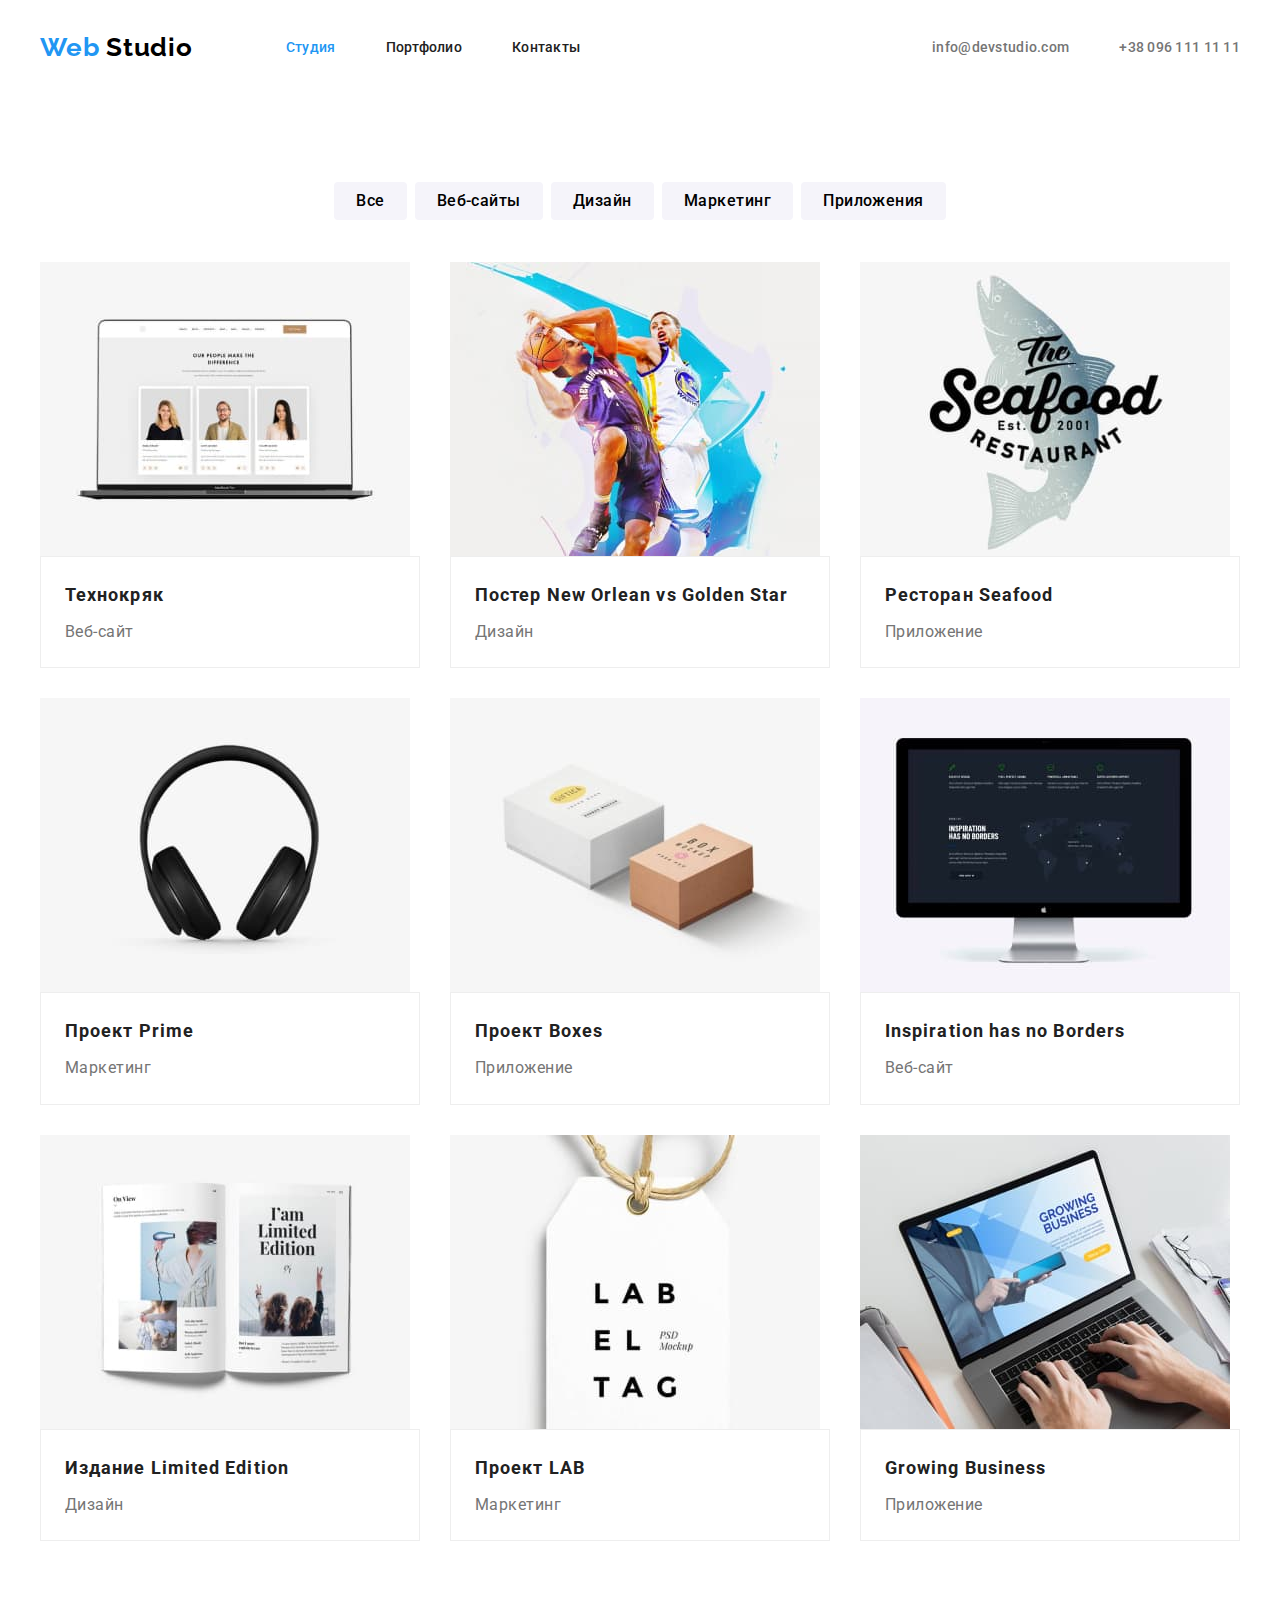
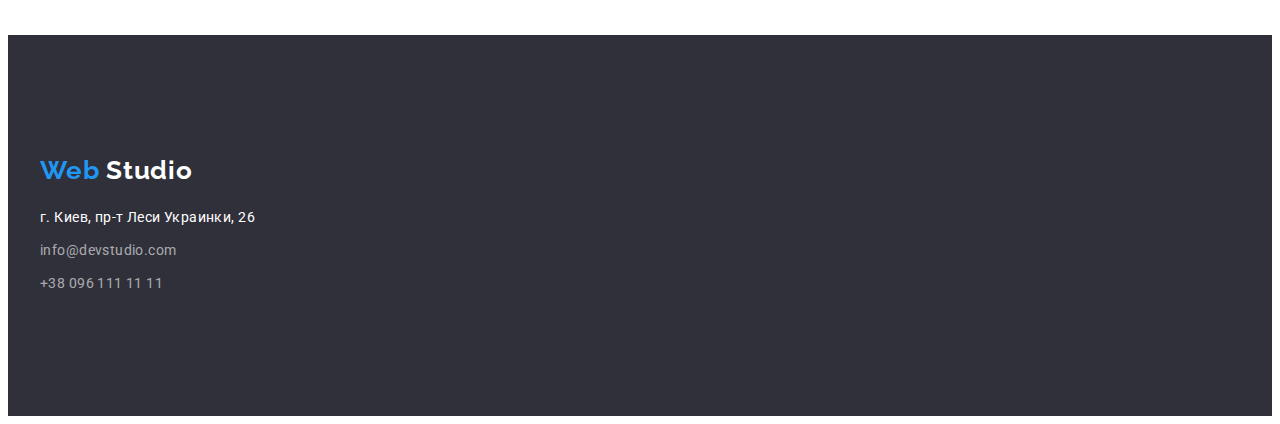
==== commit 0320b9d7: "Корегування відступів заголовків (сховано допоміжні заголовки)" ====
--- a/portfolio.html
+++ b/portfolio.html
@@ -53,7 +53,7 @@
       <!--Фотороботи-->
       <section class="projects-section section">
         <div class="container projects-section">
-          <h1 class="projects-section-title">Нашы проэкты</h1>
+          <!-- <h1 class="projects-section-title">Нашы проэкты</h1> -->
           <ul class="list projects-section-list">
             <li class="projects-section-item">
               <button type="button" class="projects-button">Все</button>
--- a/css/styles.css
+++ b/css/styles.css
@@ -241,6 +241,7 @@
   margin-right: 0px;
 }
 .profile-section-title {
+  margin-bottom: 47px;
   font-weight: 700;
   font-size: 36px;
   line-height: 1.7;
@@ -264,6 +265,7 @@
   margin-right: 0px;
 }
 .team-section-title {
+  margin-bottom: 50px;
   font-weight: 700;
   font-size: 36px;
   line-height: 1.2;
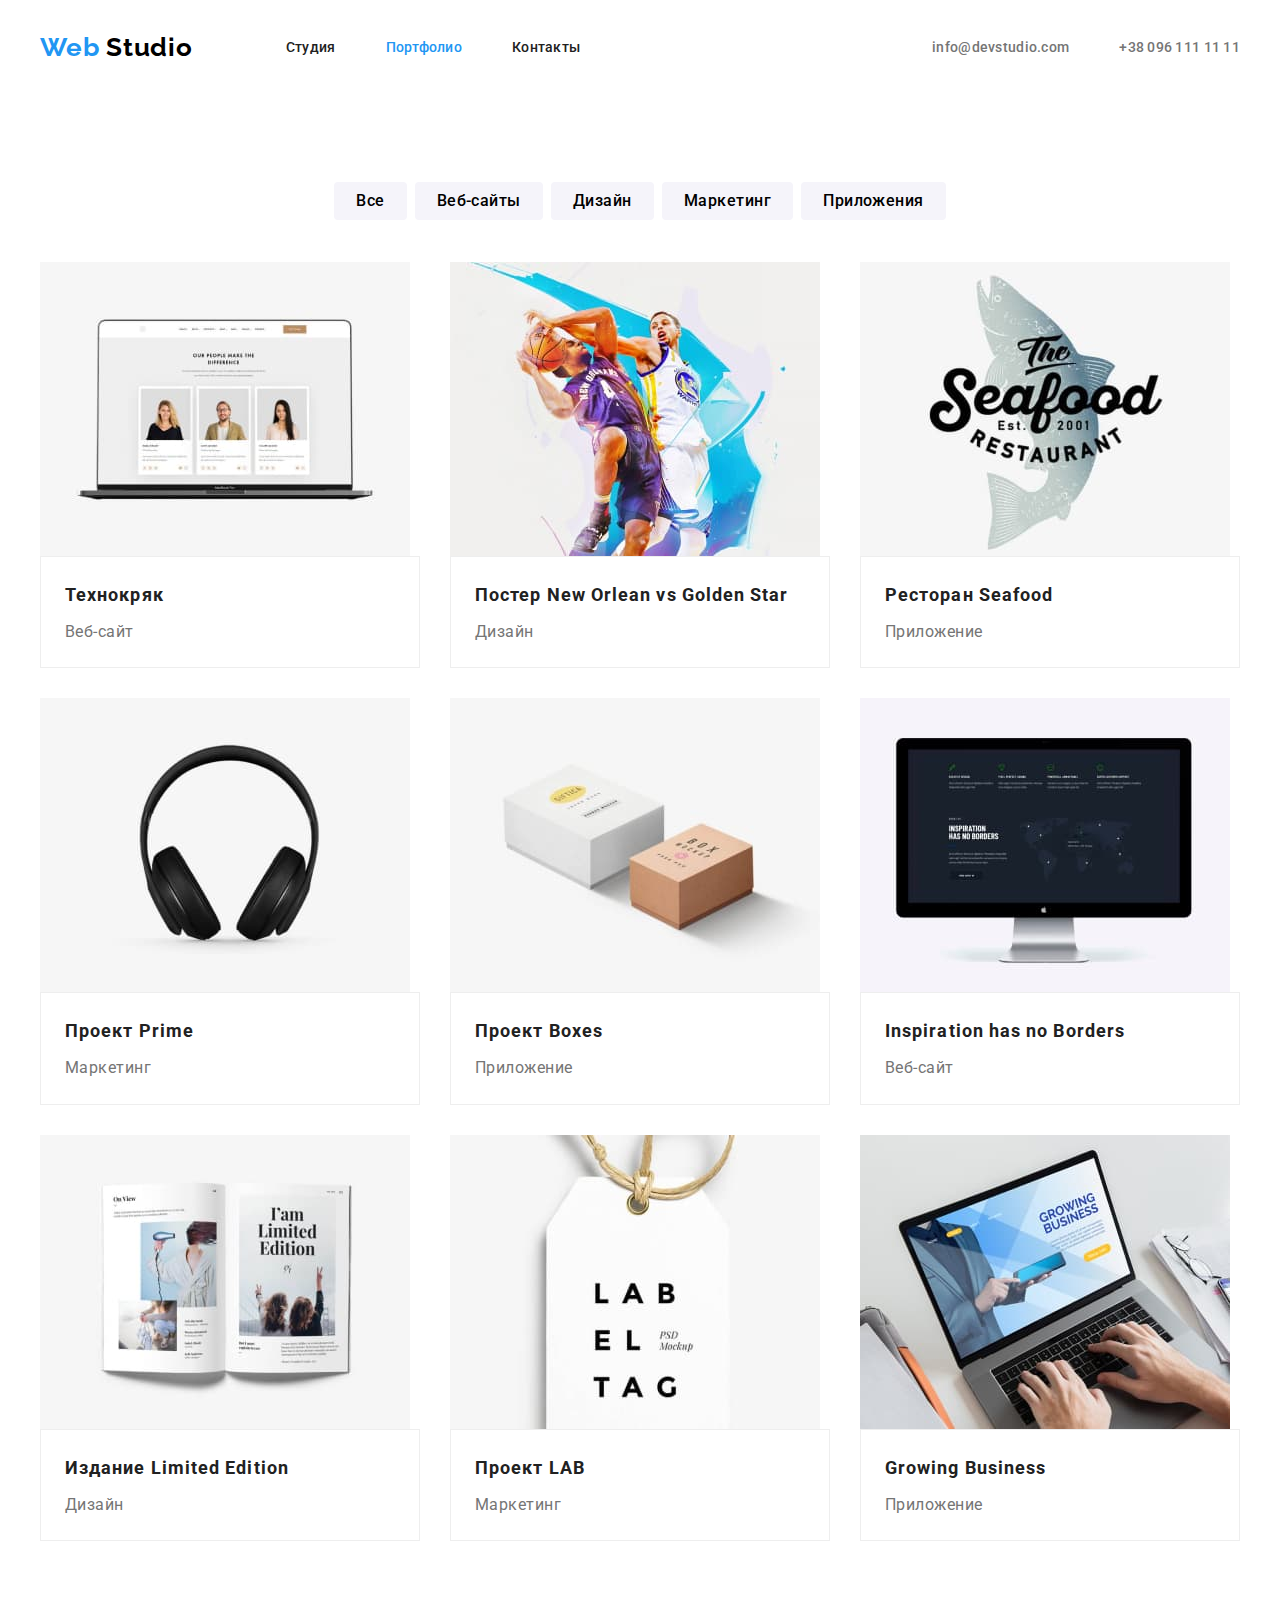
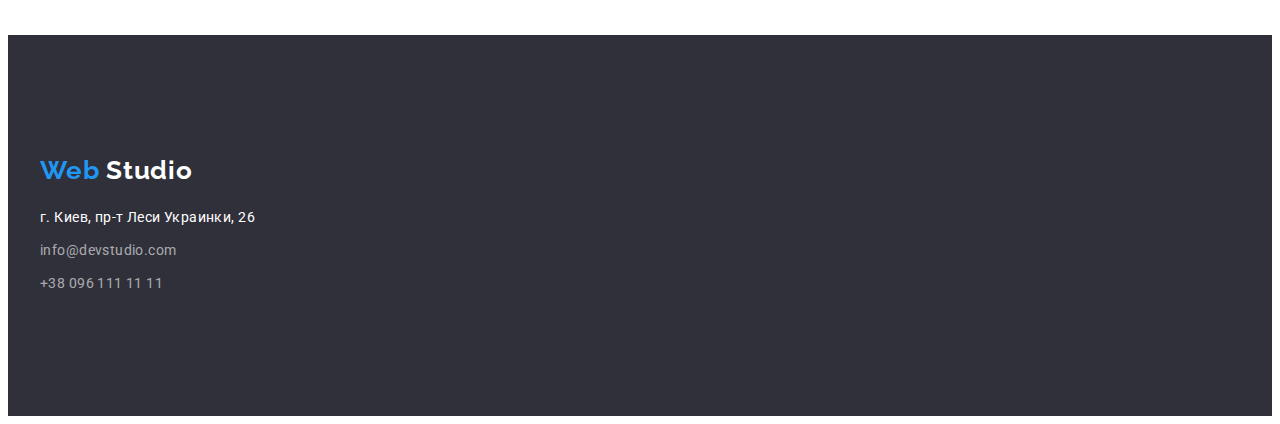
==== commit b4693979: "Update portfolio.html" ====
--- a/portfolio.html
+++ b/portfolio.html
@@ -29,10 +29,10 @@
           </a>
           <ul class="header-list">
             <li class="item">
-              <a href="./index.html" class="link-current"> Студия </a>
+              <a href="./index.html" class="link"> Студия </a>
             </li>
             <li class="item">
-              <a href="./portfolio.html" class="link"> Портфолио </a>
+              <a href="./portfolio.html" class="link-current"> Портфолио </a>
             </li>
             <li class="item"><a href="" class="link"> Контакты </a></li>
           </ul>
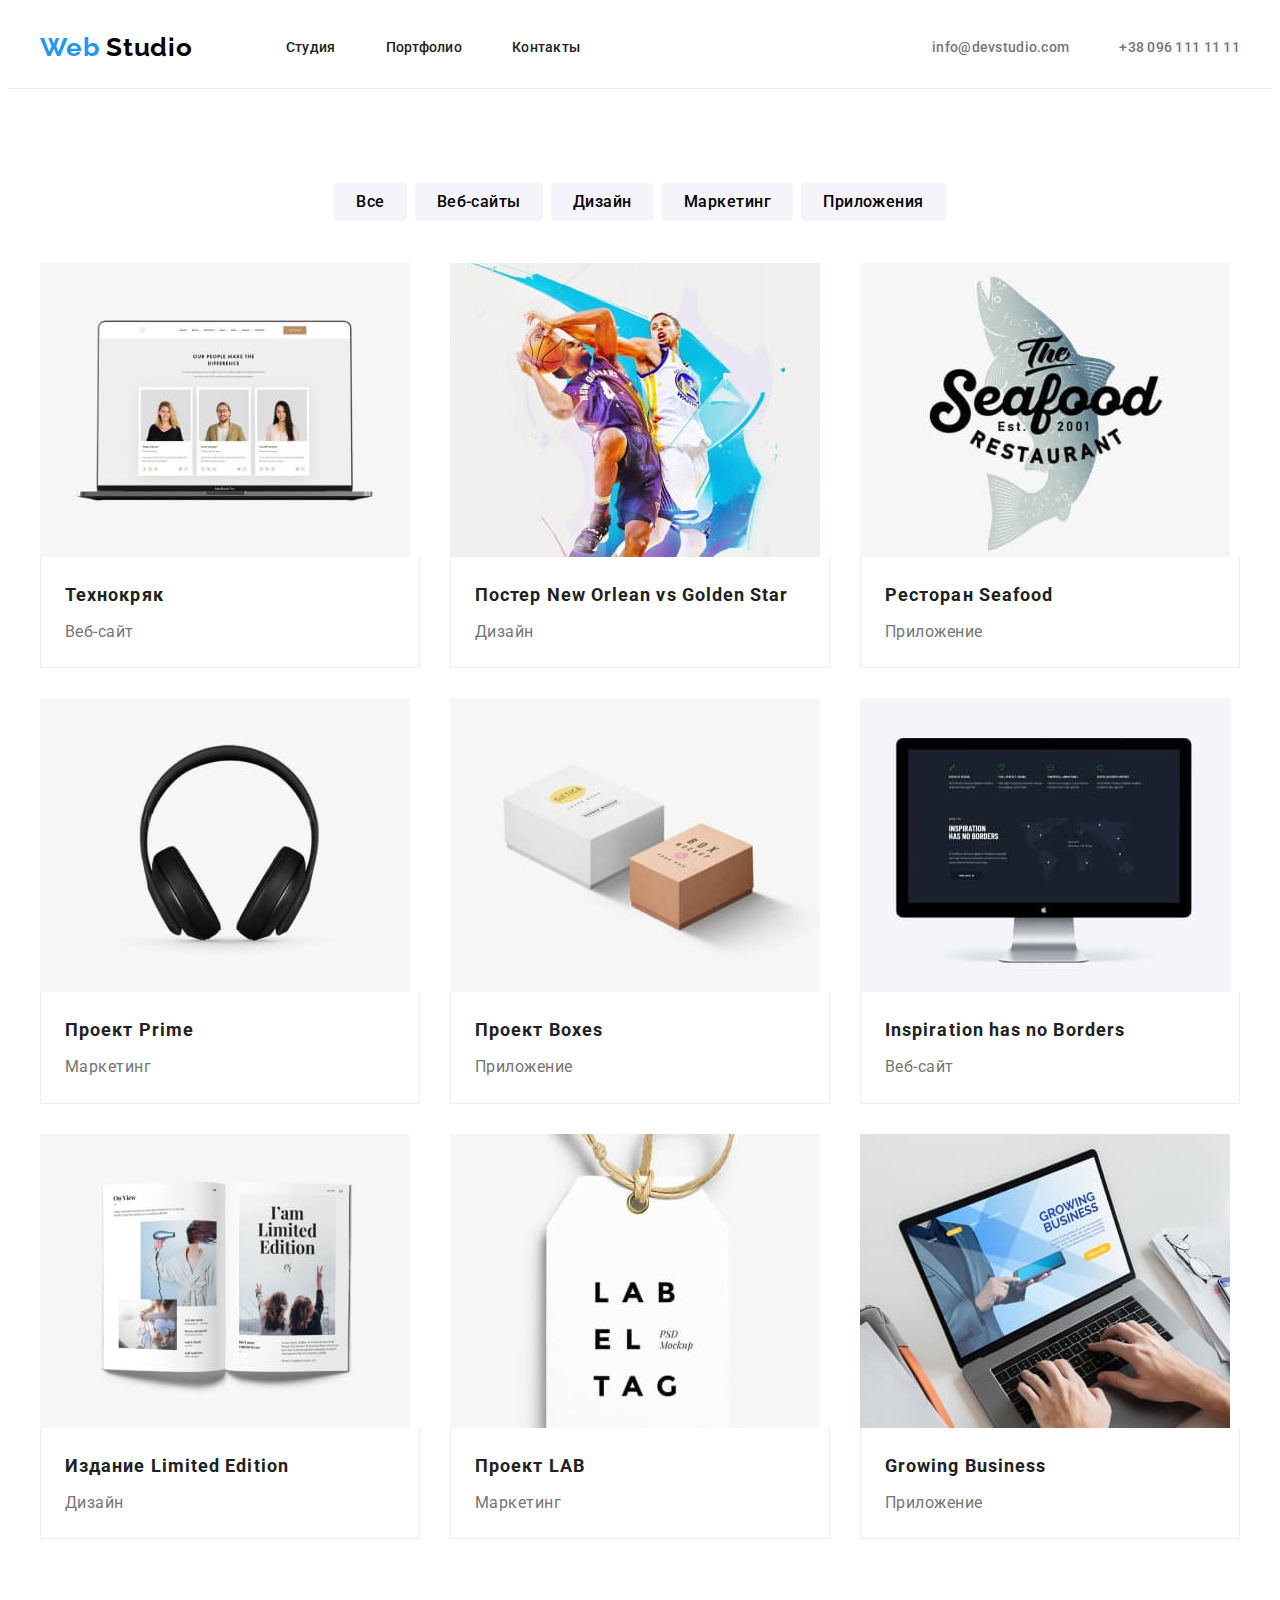
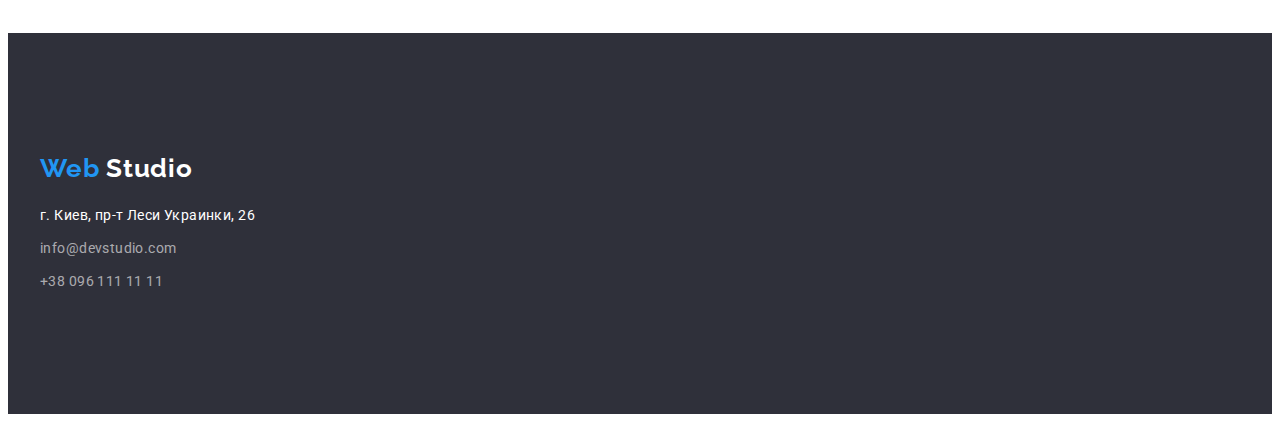
==== commit 6449a1de: "Правка після модерації" ====
--- a/portfolio.html
+++ b/portfolio.html
@@ -32,7 +32,9 @@
               <a href="./index.html" class="link"> Студия </a>
             </li>
             <li class="item">
-              <a href="./portfolio.html" class="link-current"> Портфолио </a>
+              <a href="./portfolio.html" class="link link-current">
+                Портфолио
+              </a>
             </li>
             <li class="item"><a href="" class="link"> Контакты </a></li>
           </ul>
--- a/css/styles.css
+++ b/css/styles.css
@@ -54,6 +54,9 @@
 /* .header {
   background-color: tomato;
 } */
+.header {
+  border-bottom: 1px solid #ececec;
+}
 
 .header-container {
   display: flex;
@@ -112,15 +115,15 @@
 
 .header-list .item {
   margin-right: 50px;
+}
+
+.header-list .item:last-child {
+  margin-right: 0;
+}
+
+.header-list .link {
   padding-top: 32px;
   padding-bottom: 32px;
-}
-
-.header-list .item:last-child {
-  margin-right: 0;
-}
-
-.header-list .link {
   color: var(--primary-title-color);
 }
 .header-list .link:hover,
@@ -136,11 +139,12 @@
   letter-spacing: 0.02em;
   color: var(--primary-text-color);
 }
-
+.auth-nav .link {
+  padding-top: 32px;
+  padding-bottom: 32px;
+}
 .auth-nav-item {
   margin-right: 50px;
-  padding-top: 32px;
-  padding-bottom: 32px;
 }
 .auth-nav-item:last-child {
   margin-right: 0;
@@ -192,6 +196,9 @@
 }
 
 /* Section Сильные стороны компании*/
+.feature-section {
+  padding-bottom: 0px;
+}
 
 .feature-section-title {
   font-weight: 700;
@@ -208,6 +215,7 @@
   letter-spacing: 0.03em;
   text-transform: uppercase;
   color: var(--primary-title-color);
+  margin-bottom: 10px;
 }
 .feature-section-list {
   display: flex;
@@ -222,8 +230,8 @@
 .feature-section-item {
   margin-right: 30px;
   width: 270px;
-  height: 101px;
-}
+}
+
 .feature-section-item:last-child {
   margin-right: 0px;
 }
@@ -273,8 +281,12 @@
   letter-spacing: 0.03em;
   color: var(--primary-title-color);
 }
+.box-team-text {
+  margin-top: 30px;
+  margin-bottom: 30px;
+}
+
 .member-section-title {
-  margin-top: 30px;
   margin-bottom: 10px;
   font-weight: 500;
   font-size: 16px;
@@ -284,7 +296,6 @@
   color: var(--primary-title-color);
 }
 .team-section-text {
-  margin-bottom: 30px;
   font-size: 16px;
   line-height: 1.2;
   text-align: center;
@@ -421,6 +432,7 @@
 .box-text {
   padding: 20px 24px;
   border: 1px solid #eeeeee;
+  border-top: none;
 }
 .projects-title {
   margin-bottom: 4px;
